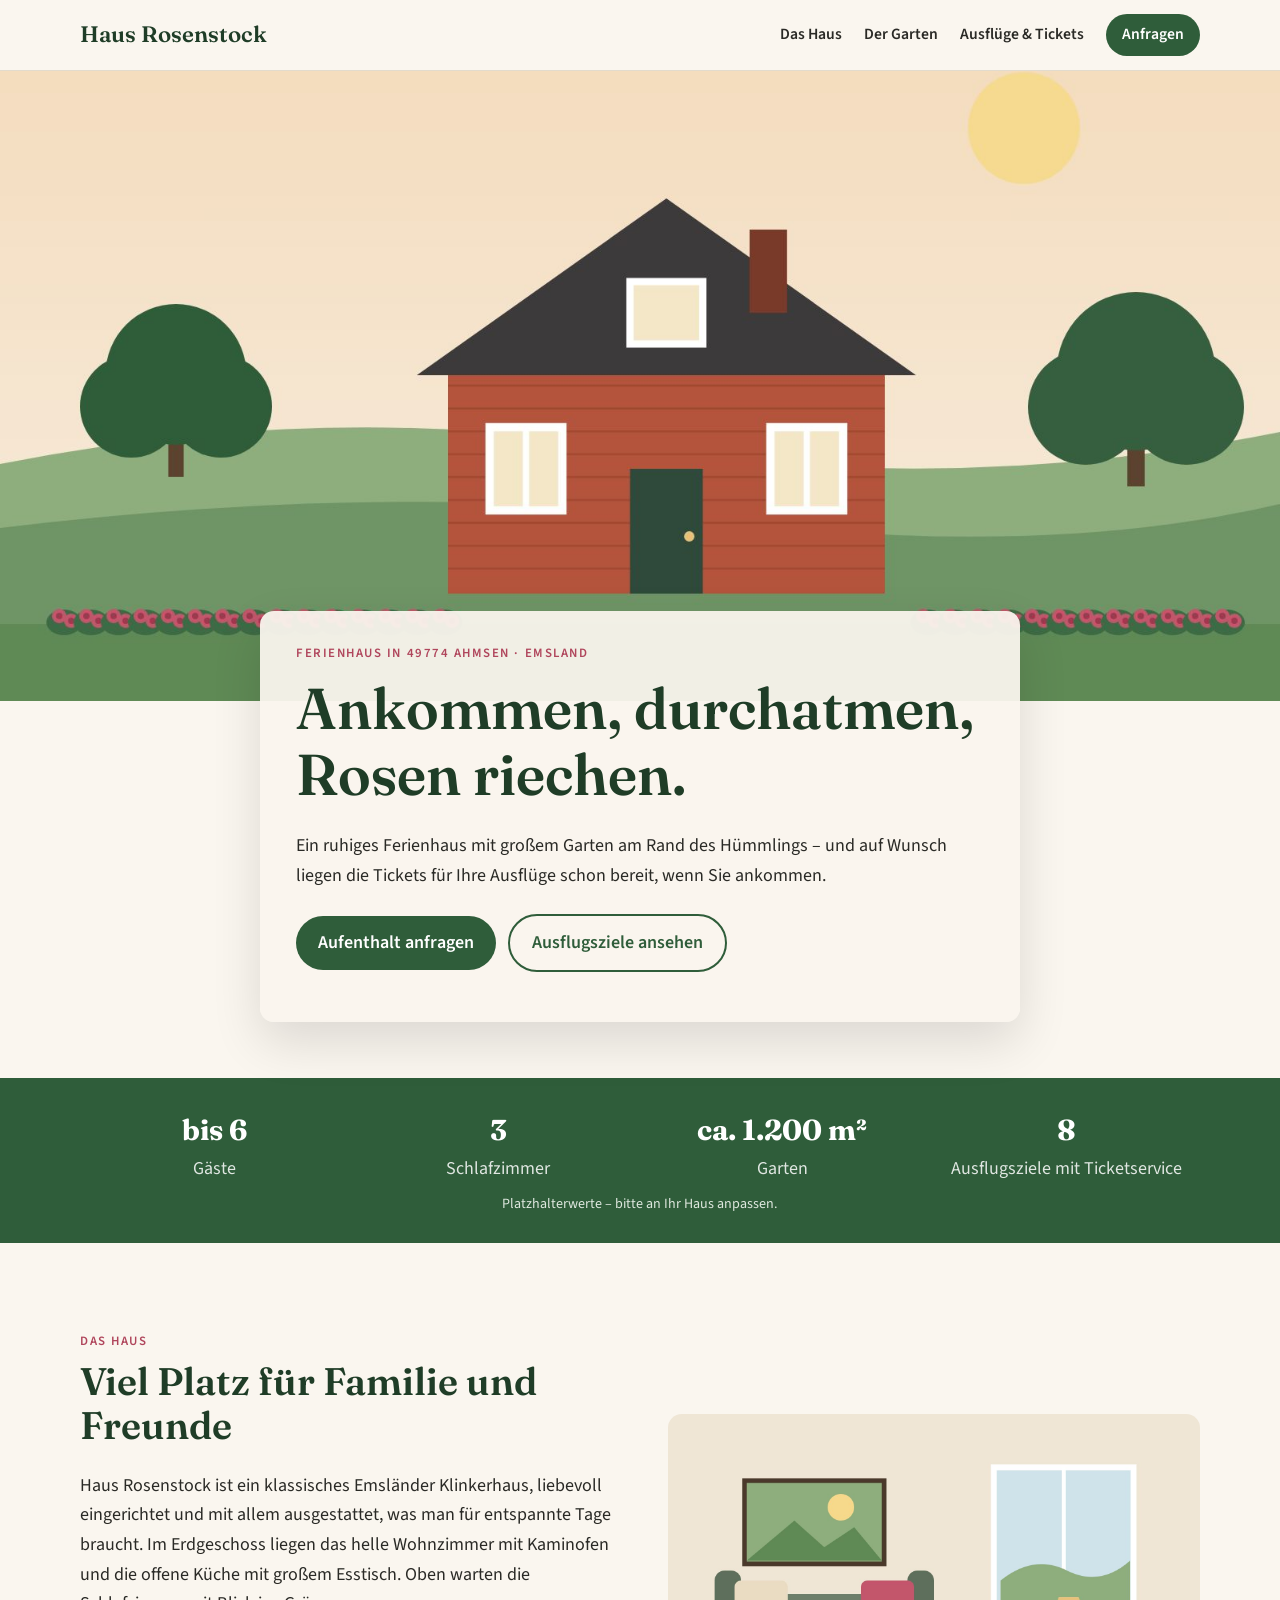
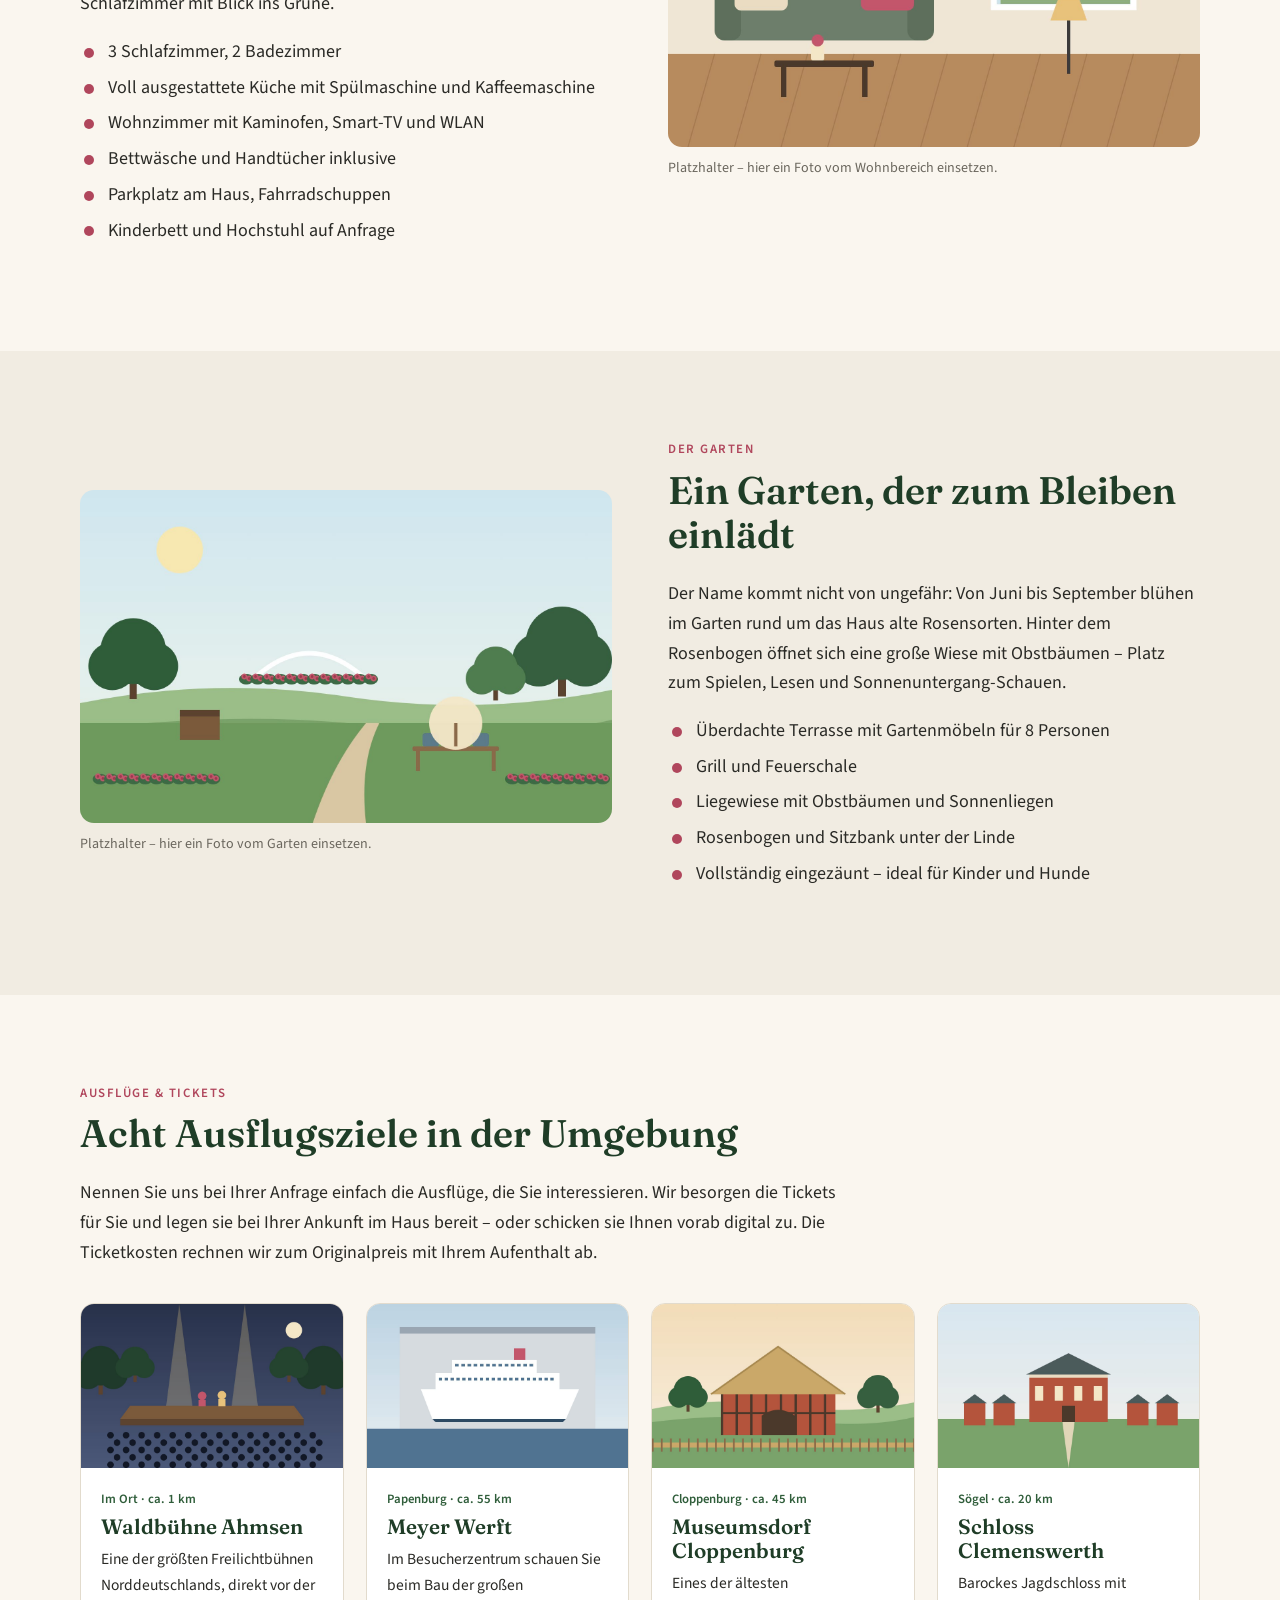
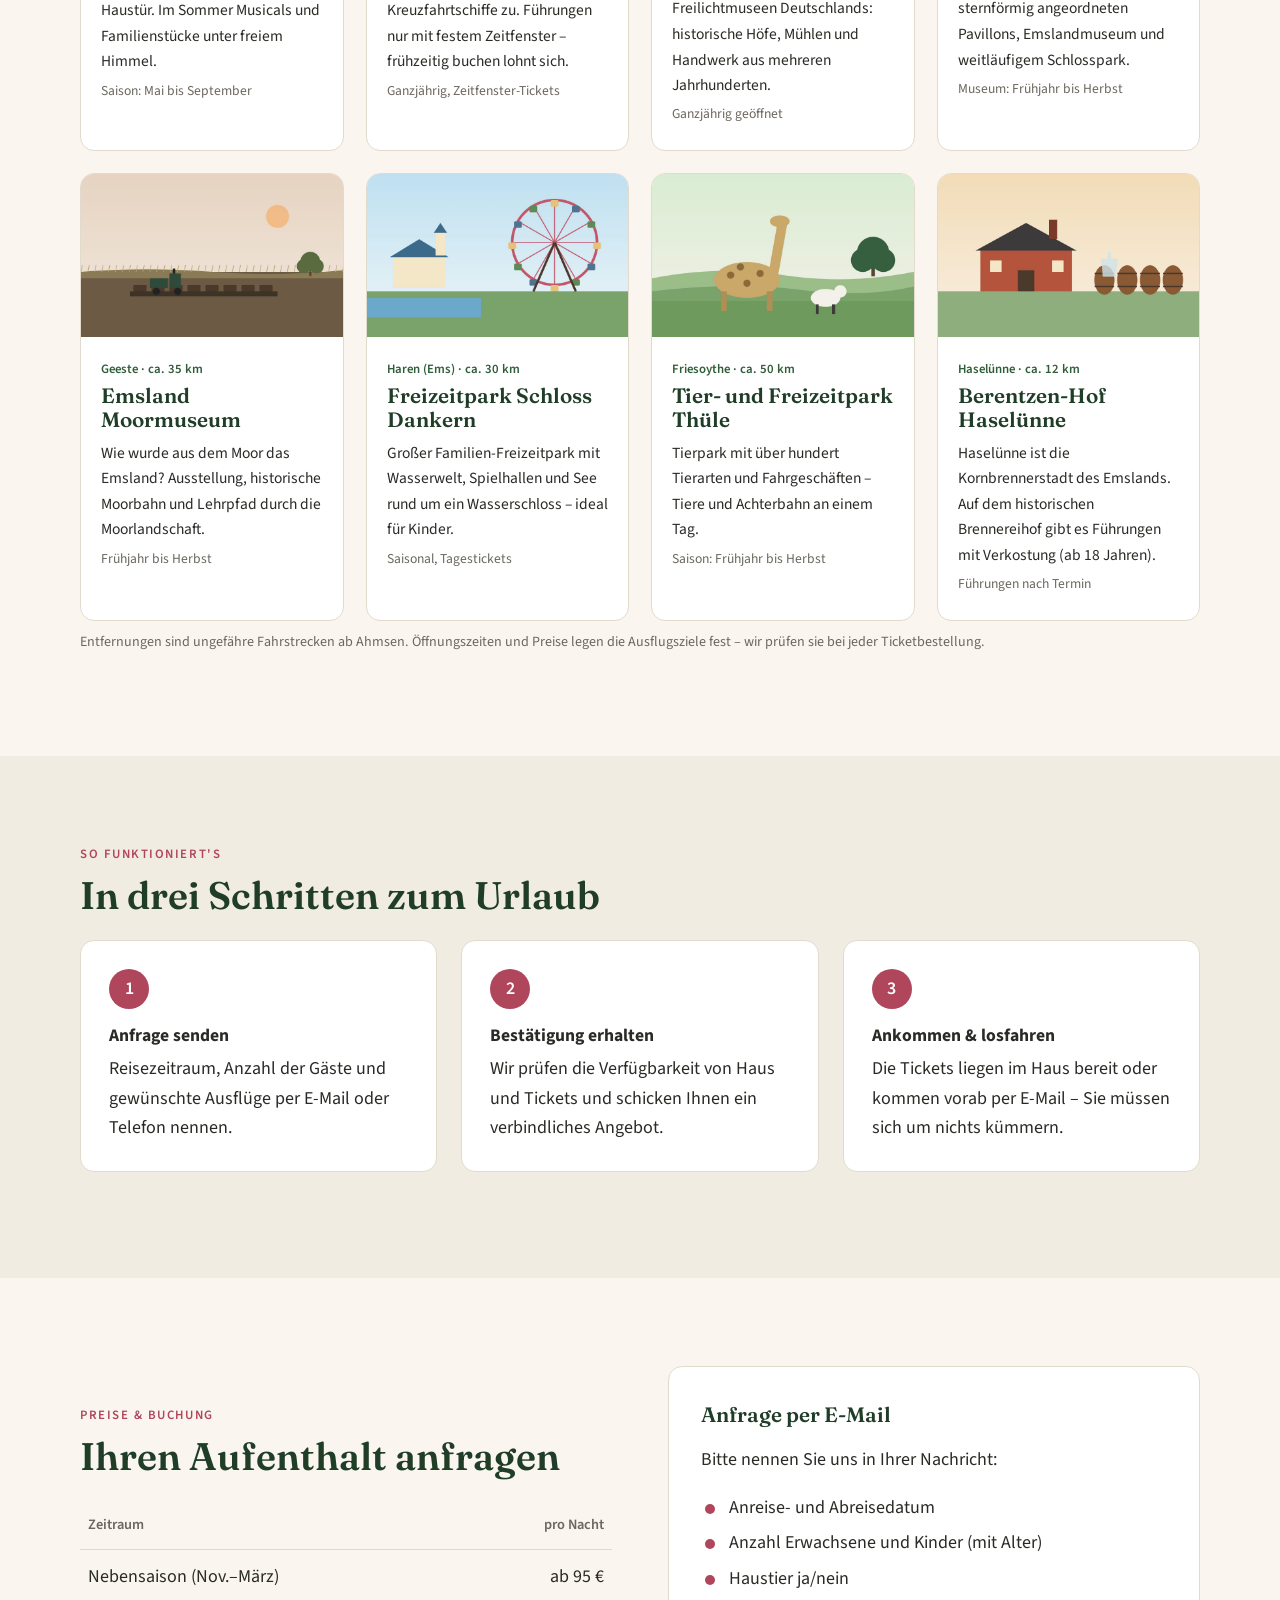
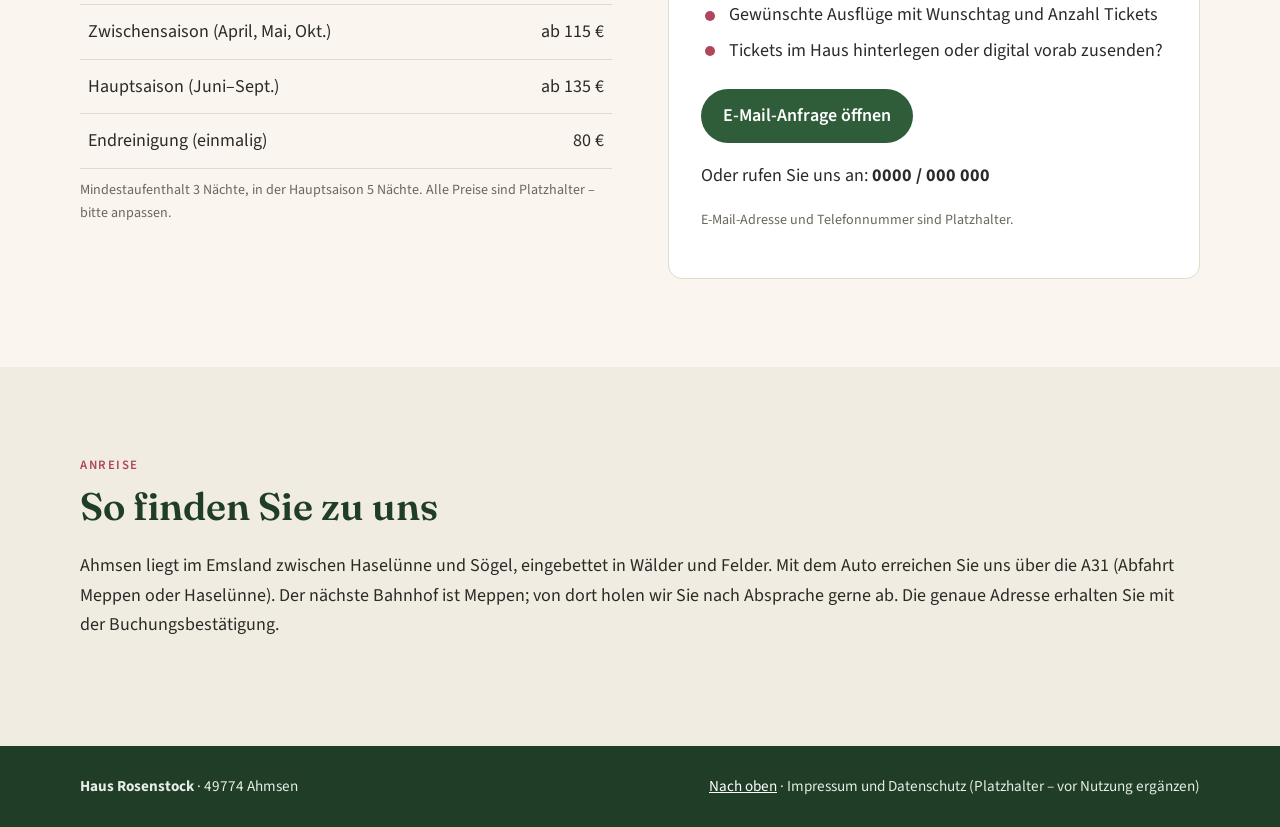
==== haus-rosenstock/index.html @ 0eb44530 "Ferienhaus-Webseite Haus Rosenstock (statisch, für WordPress-Import) Co-Authored-By: Claude Opus 5.5" ====
<!DOCTYPE html>
<html lang="de">
<head>
<meta charset="utf-8">
<meta name="viewport" content="width=device-width, initial-scale=1">
<meta name="robots" content="noindex, nofollow, noarchive, nosnippet, noimageindex">
<meta name="googlebot" content="noindex, nofollow">
<title>Haus Rosenstock – Ferienhaus in Ahmsen</title>
<meta name="description" content="Ferienhaus mit Rosengarten in Ahmsen im Emsland.">
<link rel="preconnect" href="https://fonts.googleapis.com">
<link href="https://fonts.googleapis.com/css2?family=Fraunces:opsz,wght@9..144,500;9..144,600&family=Source+Sans+3:wght@400;600&display=swap" rel="stylesheet">
<link rel="stylesheet" href="style.css">
</head>
<body>

<header class="site-header">
  <div class="wrap header-inner">
    <a class="brand" href="#start">Haus Rosenstock</a>
    <nav class="nav">
      <a href="#haus">Das Haus</a>
      <a href="#garten">Der Garten</a>
      <a href="#ausfluege">Ausflüge &amp; Tickets</a>
      <a href="#buchen" class="nav-cta">Anfragen</a>
    </nav>
  </div>
</header>

<main>

<section id="start" class="hero">
  <img src="images/hero.jpg" alt="Haus Rosenstock mit Rosenbeeten (Platzhalter-Illustration)">
  <div class="hero-text">
    <p class="eyebrow">Ferienhaus in 49774 Ahmsen · Emsland</p>
    <h1>Ankommen, durchatmen, Rosen riechen.</h1>
    <p>Ein ruhiges Ferienhaus mit großem Garten am Rand des Hümmlings – und auf Wunsch liegen die Tickets für Ihre Ausflüge schon bereit, wenn Sie ankommen.</p>
    <p><a class="button" href="#buchen">Aufenthalt anfragen</a> <a class="button button-ghost" href="#ausfluege">Ausflugsziele ansehen</a></p>
  </div>
</section>

<section class="facts">
  <div class="wrap facts-grid">
    <div><strong>bis 6</strong><span>Gäste</span></div>
    <div><strong>3</strong><span>Schlafzimmer</span></div>
    <div><strong>ca. 1.200 m²</strong><span>Garten</span></div>
    <div><strong>8</strong><span>Ausflugsziele mit Ticketservice</span></div>
  </div>
  <p class="wrap note">Platzhalterwerte – bitte an Ihr Haus anpassen.</p>
</section>

<section id="haus" class="section">
  <div class="wrap split">
    <div>
      <p class="eyebrow">Das Haus</p>
      <h2>Viel Platz für Familie und Freunde</h2>
      <p>Haus Rosenstock ist ein klassisches Emsländer Klinkerhaus, liebevoll eingerichtet und mit allem ausgestattet, was man für entspannte Tage braucht. Im Erdgeschoss liegen das helle Wohnzimmer mit Kaminofen und die offene Küche mit großem Esstisch. Oben warten die Schlafzimmer mit Blick ins Grüne.</p>
      <ul class="checks">
        <li>3 Schlafzimmer, 2 Badezimmer</li>
        <li>Voll ausgestattete Küche mit Spülmaschine und Kaffeemaschine</li>
        <li>Wohnzimmer mit Kaminofen, Smart-TV und WLAN</li>
        <li>Bettwäsche und Handtücher inklusive</li>
        <li>Parkplatz am Haus, Fahrradschuppen</li>
        <li>Kinderbett und Hochstuhl auf Anfrage</li>
      </ul>
    </div>
    <figure>
      <img src="images/haus.jpg" alt="Wohnzimmer im Haus Rosenstock (Platzhalter-Illustration)">
      <figcaption>Platzhalter – hier ein Foto vom Wohnbereich einsetzen.</figcaption>
    </figure>
  </div>
</section>

<section id="garten" class="section section-tint">
  <div class="wrap split split-reverse">
    <figure>
      <img src="images/garten.jpg" alt="Garten mit Rosenbogen und Sitzplatz (Platzhalter-Illustration)">
      <figcaption>Platzhalter – hier ein Foto vom Garten einsetzen.</figcaption>
    </figure>
    <div>
      <p class="eyebrow">Der Garten</p>
      <h2>Ein Garten, der zum Bleiben einlädt</h2>
      <p>Der Name kommt nicht von ungefähr: Von Juni bis September blühen im Garten rund um das Haus alte Rosensorten. Hinter dem Rosenbogen öffnet sich eine große Wiese mit Obstbäumen – Platz zum Spielen, Lesen und Sonnenuntergang-Schauen.</p>
      <ul class="checks">
        <li>Überdachte Terrasse mit Gartenmöbeln für 8 Personen</li>
        <li>Grill und Feuerschale</li>
        <li>Liegewiese mit Obstbäumen und Sonnenliegen</li>
        <li>Rosenbogen und Sitzbank unter der Linde</li>
        <li>Vollständig eingezäunt – ideal für Kinder und Hunde</li>
      </ul>
    </div>
  </div>
</section>

<section id="ausfluege" class="section">
  <div class="wrap">
    <p class="eyebrow">Ausflüge &amp; Tickets</p>
    <h2>Acht Ausflugsziele in der Umgebung</h2>
    <p class="lead">Nennen Sie uns bei Ihrer Anfrage einfach die Ausflüge, die Sie interessieren. Wir besorgen die Tickets für Sie und legen sie bei Ihrer Ankunft im Haus bereit – oder schicken sie Ihnen vorab digital zu. Die Ticketkosten rechnen wir zum Originalpreis mit Ihrem Aufenthalt ab.</p>

    <div class="cards">
      <article class="card">
        <img src="images/waldbuehne.jpg" alt="Freilichtbühne im Wald (Illustration)">
        <div class="card-body">
          <p class="tag">Im Ort · ca. 1 km</p>
          <h3>Waldbühne Ahmsen</h3>
          <p>Eine der größten Freilichtbühnen Norddeutschlands, direkt vor der Haustür. Im Sommer Musicals und Familienstücke unter freiem Himmel.</p>
          <p class="season">Saison: Mai bis September</p>
        </div>
      </article>
      <article class="card">
        <img src="images/werft.jpg" alt="Kreuzfahrtschiff in der Werfthalle (Illustration)">
        <div class="card-body">
          <p class="tag">Papenburg · ca. 55 km</p>
          <h3>Meyer Werft</h3>
          <p>Im Besucherzentrum schauen Sie beim Bau der großen Kreuzfahrtschiffe zu. Führungen nur mit festem Zeitfenster – frühzeitig buchen lohnt sich.</p>
          <p class="season">Ganzjährig, Zeitfenster-Tickets</p>
        </div>
      </article>
      <article class="card">
        <img src="images/museumsdorf.jpg" alt="Historisches Bauernhaus (Illustration)">
        <div class="card-body">
          <p class="tag">Cloppenburg · ca. 45 km</p>
          <h3>Museumsdorf Cloppenburg</h3>
          <p>Eines der ältesten Freilichtmuseen Deutschlands: historische Höfe, Mühlen und Handwerk aus mehreren Jahrhunderten.</p>
          <p class="season">Ganzjährig geöffnet</p>
        </div>
      </article>
      <article class="card">
        <img src="images/clemenswerth.jpg" alt="Jagdschloss mit Pavillons (Illustration)">
        <div class="card-body">
          <p class="tag">Sögel · ca. 20 km</p>
          <h3>Schloss Clemenswerth</h3>
          <p>Barockes Jagdschloss mit sternförmig angeordneten Pavillons, Emslandmuseum und weitläufigem Schlosspark.</p>
          <p class="season">Museum: Frühjahr bis Herbst</p>
        </div>
      </article>
      <article class="card">
        <img src="images/moor.jpg" alt="Moorlandschaft mit Feldbahn (Illustration)">
        <div class="card-body">
          <p class="tag">Geeste · ca. 35 km</p>
          <h3>Emsland Moormuseum</h3>
          <p>Wie wurde aus dem Moor das Emsland? Ausstellung, historische Moorbahn und Lehrpfad durch die Moorlandschaft.</p>
          <p class="season">Frühjahr bis Herbst</p>
        </div>
      </article>
      <article class="card">
        <img src="images/dankern.jpg" alt="Riesenrad und Schloss am See (Illustration)">
        <div class="card-body">
          <p class="tag">Haren (Ems) · ca. 30 km</p>
          <h3>Freizeitpark Schloss Dankern</h3>
          <p>Großer Familien-Freizeitpark mit Wasserwelt, Spielhallen und See rund um ein Wasserschloss – ideal für Kinder.</p>
          <p class="season">Saisonal, Tagestickets</p>
        </div>
      </article>
      <article class="card">
        <img src="images/thuele.jpg" alt="Giraffe und Tiere im Park (Illustration)">
        <div class="card-body">
          <p class="tag">Friesoythe · ca. 50 km</p>
          <h3>Tier- und Freizeitpark Thüle</h3>
          <p>Tierpark mit über hundert Tierarten und Fahrgeschäften – Tiere und Achterbahn an einem Tag.</p>
          <p class="season">Saison: Frühjahr bis Herbst</p>
        </div>
      </article>
      <article class="card">
        <img src="images/berentzen.jpg" alt="Brennereihof mit Fässern (Illustration)">
        <div class="card-body">
          <p class="tag">Haselünne · ca. 12 km</p>
          <h3>Berentzen-Hof Haselünne</h3>
          <p>Haselünne ist die Kornbrennerstadt des Emslands. Auf dem historischen Brennereihof gibt es Führungen mit Verkostung (ab 18 Jahren).</p>
          <p class="season">Führungen nach Termin</p>
        </div>
      </article>
    </div>
    <p class="note">Entfernungen sind ungefähre Fahrstrecken ab Ahmsen. Öffnungszeiten und Preise legen die Ausflugsziele fest – wir prüfen sie bei jeder Ticketbestellung.</p>
  </div>
</section>

<section class="section section-tint">
  <div class="wrap">
    <p class="eyebrow">So funktioniert's</p>
    <h2>In drei Schritten zum Urlaub</h2>
    <ol class="steps">
      <li><strong>Anfrage senden</strong><span>Reisezeitraum, Anzahl der Gäste und gewünschte Ausflüge per E-Mail oder Telefon nennen.</span></li>
      <li><strong>Bestätigung erhalten</strong><span>Wir prüfen die Verfügbarkeit von Haus und Tickets und schicken Ihnen ein verbindliches Angebot.</span></li>
      <li><strong>Ankommen &amp; losfahren</strong><span>Die Tickets liegen im Haus bereit oder kommen vorab per E-Mail – Sie müssen sich um nichts kümmern.</span></li>
    </ol>
  </div>
</section>

<section id="buchen" class="section">
  <div class="wrap split">
    <div>
      <p class="eyebrow">Preise &amp; Buchung</p>
      <h2>Ihren Aufenthalt anfragen</h2>
      <table class="prices">
        <tr><th>Zeitraum</th><th>pro Nacht</th></tr>
        <tr><td>Nebensaison (Nov.–März)</td><td>ab 95 €</td></tr>
        <tr><td>Zwischensaison (April, Mai, Okt.)</td><td>ab 115 €</td></tr>
        <tr><td>Hauptsaison (Juni–Sept.)</td><td>ab 135 €</td></tr>
        <tr><td>Endreinigung (einmalig)</td><td>80 €</td></tr>
      </table>
      <p class="note">Mindestaufenthalt 3 Nächte, in der Hauptsaison 5 Nächte. Alle Preise sind Platzhalter – bitte anpassen.</p>
    </div>
    <div class="booking-box">
      <h3>Anfrage per E-Mail</h3>
      <p>Bitte nennen Sie uns in Ihrer Nachricht:</p>
      <ul class="checks">
        <li>Anreise- und Abreisedatum</li>
        <li>Anzahl Erwachsene und Kinder (mit Alter)</li>
        <li>Haustier ja/nein</li>
        <li>Gewünschte Ausflüge mit Wunschtag und Anzahl Tickets</li>
        <li>Tickets im Haus hinterlegen oder digital vorab zusenden?</li>
      </ul>
      <p><a class="button" href="mailto:anfrage@example.com?subject=Anfrage%20Haus%20Rosenstock&amp;body=Anreise%3A%20%0AAbreise%3A%20%0AErwachsene%3A%20%0AKinder%20(Alter)%3A%20%0AHaustier%3A%20%0A%0AGew%C3%BCnschte%20Ausfl%C3%BCge%20(Ziel%2C%20Tag%2C%20Anzahl%20Tickets)%3A%20%0A%0ATickets%3A%20im%20Haus%20hinterlegen%20%2F%20digital%20zusenden%0A%0AName%3A%20%0ATelefon%3A%20">E-Mail-Anfrage öffnen</a></p>
      <p>Oder rufen Sie uns an: <strong>0000 / 000 000</strong></p>
      <p class="note">E-Mail-Adresse und Telefonnummer sind Platzhalter.</p>
    </div>
  </div>
</section>

<section class="section section-tint">
  <div class="wrap">
    <p class="eyebrow">Anreise</p>
    <h2>So finden Sie zu uns</h2>
    <p>Ahmsen liegt im Emsland zwischen Haselünne und Sögel, eingebettet in Wälder und Felder. Mit dem Auto erreichen Sie uns über die A31 (Abfahrt Meppen oder Haselünne). Der nächste Bahnhof ist Meppen; von dort holen wir Sie nach Absprache gerne ab. Die genaue Adresse erhalten Sie mit der Buchungsbestätigung.</p>
  </div>
</section>

</main>

<footer class="site-footer">
  <div class="wrap footer-inner">
    <p><strong>Haus Rosenstock</strong> · 49774 Ahmsen</p>
    <p><a href="#start">Nach oben</a> · Impressum und Datenschutz (Platzhalter – vor Nutzung ergänzen)</p>
  </div>
</footer>

</body>
</html>
---- haus-rosenstock/style.css ----
:root {
  --green: #2f5d3a;
  --green-dark: #1f3d27;
  --rose: #b0465c;
  --cream: #faf6ef;
  --tint: #f1ece2;
  --ink: #2a2a26;
  --muted: #6b675e;
  --line: #e2dbcd;
}
* { box-sizing: border-box; }
html { scroll-behavior: smooth; }
body {
  margin: 0;
  background: var(--cream);
  color: var(--ink);
  font: 400 18px/1.65 "Source Sans 3", system-ui, sans-serif;
}
h1, h2, h3, .brand {
  font-family: "Fraunces", Georgia, serif;
  font-weight: 600;
  line-height: 1.15;
  color: var(--green-dark);
}
h1 { font-size: clamp(2.2rem, 5vw, 3.6rem); margin: .2em 0 .4em; }
h2 { font-size: clamp(1.7rem, 3.4vw, 2.4rem); margin: .2em 0 .6em; }
h3 { font-size: 1.3rem; margin: .2em 0 .4em; }
img { max-width: 100%; display: block; }
a { color: var(--rose); }
.wrap { width: min(1120px, 100% - 32px); margin-inline: auto; }

.site-header {
  position: sticky; top: 0; z-index: 10;
  background: rgba(250, 246, 239, .95);
  border-bottom: 1px solid var(--line);
}
.header-inner { display: flex; align-items: center; justify-content: space-between; gap: 16px; padding: 14px 0; flex-wrap: wrap; }
.brand { font-size: 1.4rem; text-decoration: none; }
.nav { display: flex; gap: 22px; flex-wrap: wrap; align-items: center; }
.nav a { color: var(--ink); text-decoration: none; font-weight: 600; font-size: .98rem; }
.nav a:hover { color: var(--rose); }
.nav .nav-cta { background: var(--green); color: #fff; padding: 8px 16px; border-radius: 999px; }

.hero { position: relative; padding-bottom: 56px; }
.hero img { width: 100%; height: min(70vh, 640px); object-fit: cover; object-position: center 70%; }
.hero-text {
  position: relative; margin: -90px auto 0;
  width: min(760px, 100% - 32px);
  background: rgba(250, 246, 239, .94);
  padding: 32px 36px; border-radius: 14px;
  box-shadow: 0 20px 50px rgba(0, 0, 0, .12);
}
.eyebrow { text-transform: uppercase; letter-spacing: .12em; font-size: .8rem; font-weight: 600; color: var(--rose); margin: 0; }
.button {
  display: inline-block; background: var(--green); color: #fff; text-decoration: none;
  font-weight: 600; padding: 12px 22px; border-radius: 999px; margin: 6px 8px 0 0;
}
.button:hover { background: var(--green-dark); }
.button-ghost { background: transparent; color: var(--green); border: 2px solid var(--green); }
.button-ghost:hover { background: var(--green); color: #fff; }

.facts { background: var(--green); color: #fff; padding: 28px 0 12px; }
.facts-grid { display: grid; grid-template-columns: repeat(4, 1fr); gap: 16px; text-align: center; }
.facts strong { display: block; font-family: "Fraunces", serif; font-size: 1.8rem; }
.facts span { opacity: .85; }
.facts .note { color: #dfe8df; text-align: center; }

.section { padding: 88px 0; }
.section-tint { background: var(--tint); }
.split { display: grid; grid-template-columns: 1fr 1fr; gap: 56px; align-items: center; }
figure { margin: 0; }
figure img { border-radius: 14px; }
figcaption, .note { font-size: .88rem; color: var(--muted); margin-top: 10px; }
.lead { font-size: 1.12rem; max-width: 760px; }

.checks { list-style: none; padding: 0; margin: 1em 0; }
.checks li { padding-left: 28px; position: relative; margin: 6px 0; }
.checks li::before { content: ""; position: absolute; left: 4px; top: .6em; width: 10px; height: 10px; border-radius: 50%; background: var(--rose); }

.cards { display: grid; grid-template-columns: repeat(4, 1fr); gap: 22px; margin-top: 36px; }
.card { background: #fff; border: 1px solid var(--line); border-radius: 14px; overflow: hidden; display: flex; flex-direction: column; }
.card img { aspect-ratio: 16 / 10; object-fit: cover; width: 100%; }
.card-body { padding: 18px 20px 20px; font-size: .97rem; }
.card-body p { margin: .3em 0; }
.tag { font-size: .8rem; font-weight: 600; color: var(--green); }
.season { font-size: .85rem; color: var(--muted); }

.steps { list-style: none; counter-reset: s; padding: 0; display: grid; grid-template-columns: repeat(3, 1fr); gap: 24px; }
.steps li { counter-increment: s; background: #fff; border-radius: 14px; padding: 28px; border: 1px solid var(--line); }
.steps li::before { content: counter(s); display: grid; place-items: center; width: 40px; height: 40px; border-radius: 50%; background: var(--rose); color: #fff; font-weight: 600; margin-bottom: 12px; }
.steps strong { display: block; font-size: 1.1rem; margin-bottom: 4px; }

.prices { width: 100%; border-collapse: collapse; margin-top: 12px; }
.prices th, .prices td { text-align: left; padding: 12px 8px; border-bottom: 1px solid var(--line); }
.prices th { color: var(--muted); font-weight: 600; font-size: .9rem; }
.prices td:last-child, .prices th:last-child { text-align: right; white-space: nowrap; }
.booking-box { background: #fff; border: 1px solid var(--line); border-radius: 14px; padding: 32px; }

.site-footer { background: var(--green-dark); color: #e6ede6; padding: 28px 0; font-size: .95rem; }
.site-footer a { color: #fff; }
.footer-inner { display: flex; justify-content: space-between; gap: 12px; flex-wrap: wrap; }
.footer-inner p { margin: 0; }

@media (max-width: 960px) {
  .cards { grid-template-columns: repeat(2, 1fr); }
}
@media (max-width: 760px) {
  body { font-size: 17px; }
  .split, .steps { grid-template-columns: 1fr; gap: 32px; }
  .split-reverse figure { order: 2; }
  .facts-grid { grid-template-columns: repeat(2, 1fr); }
  .hero img { height: 46vh; }
  .hero-text { margin-top: -40px; padding: 24px; }
  .nav { gap: 14px; }
  .section { padding: 60px 0; }
}
@media (max-width: 520px) {
  .cards { grid-template-columns: 1fr; }
}
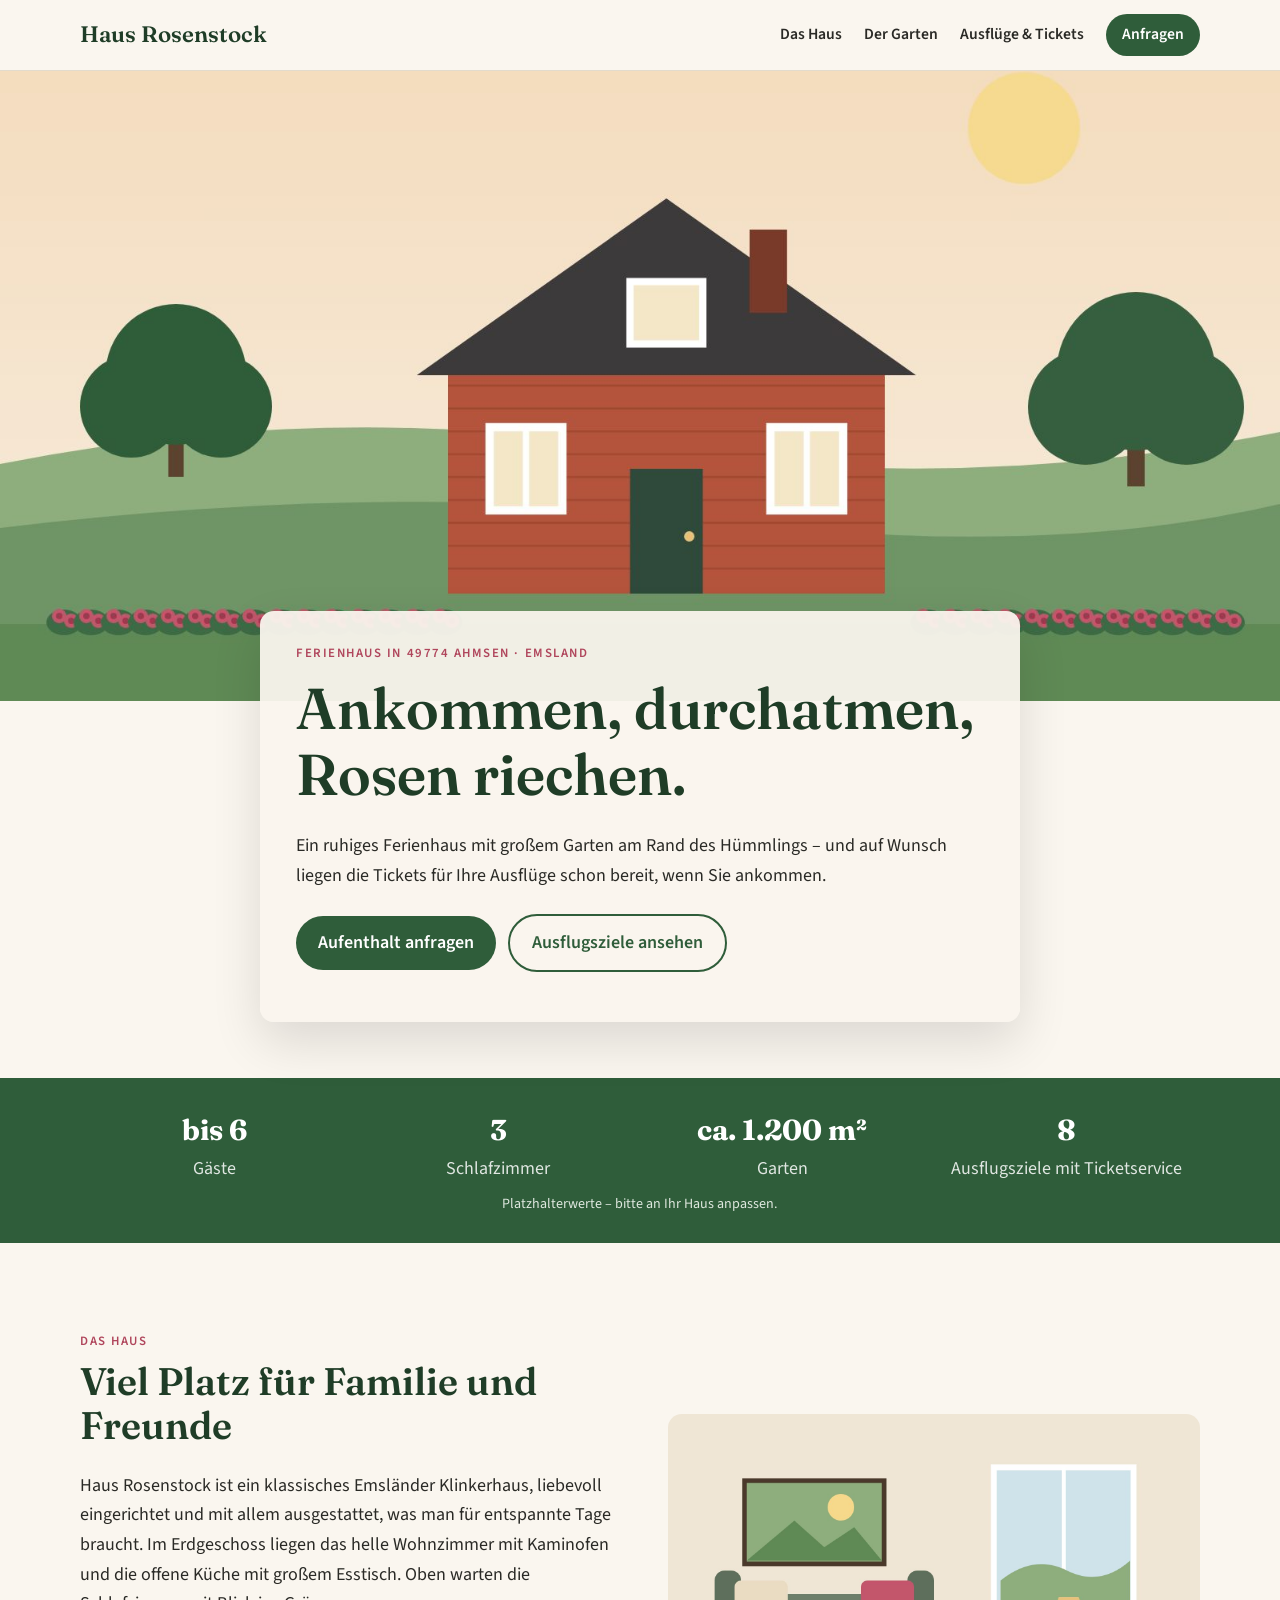
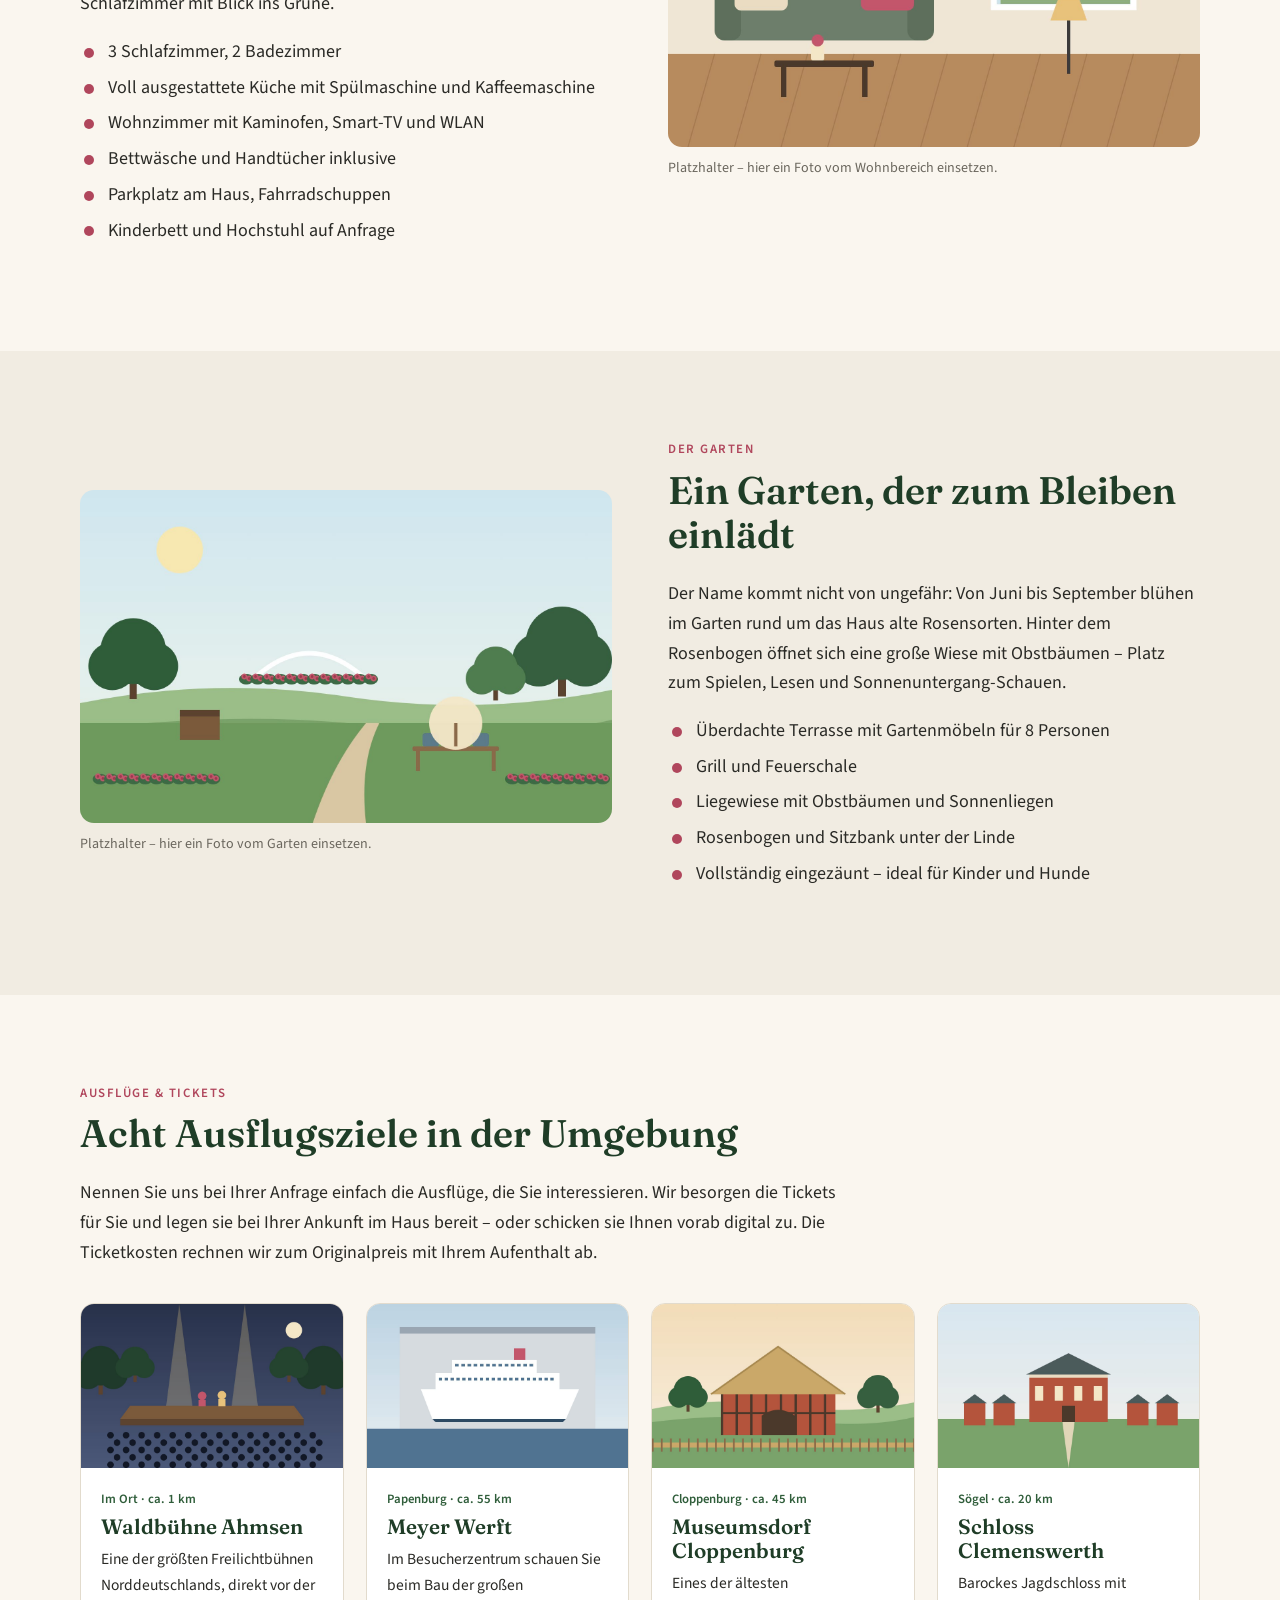
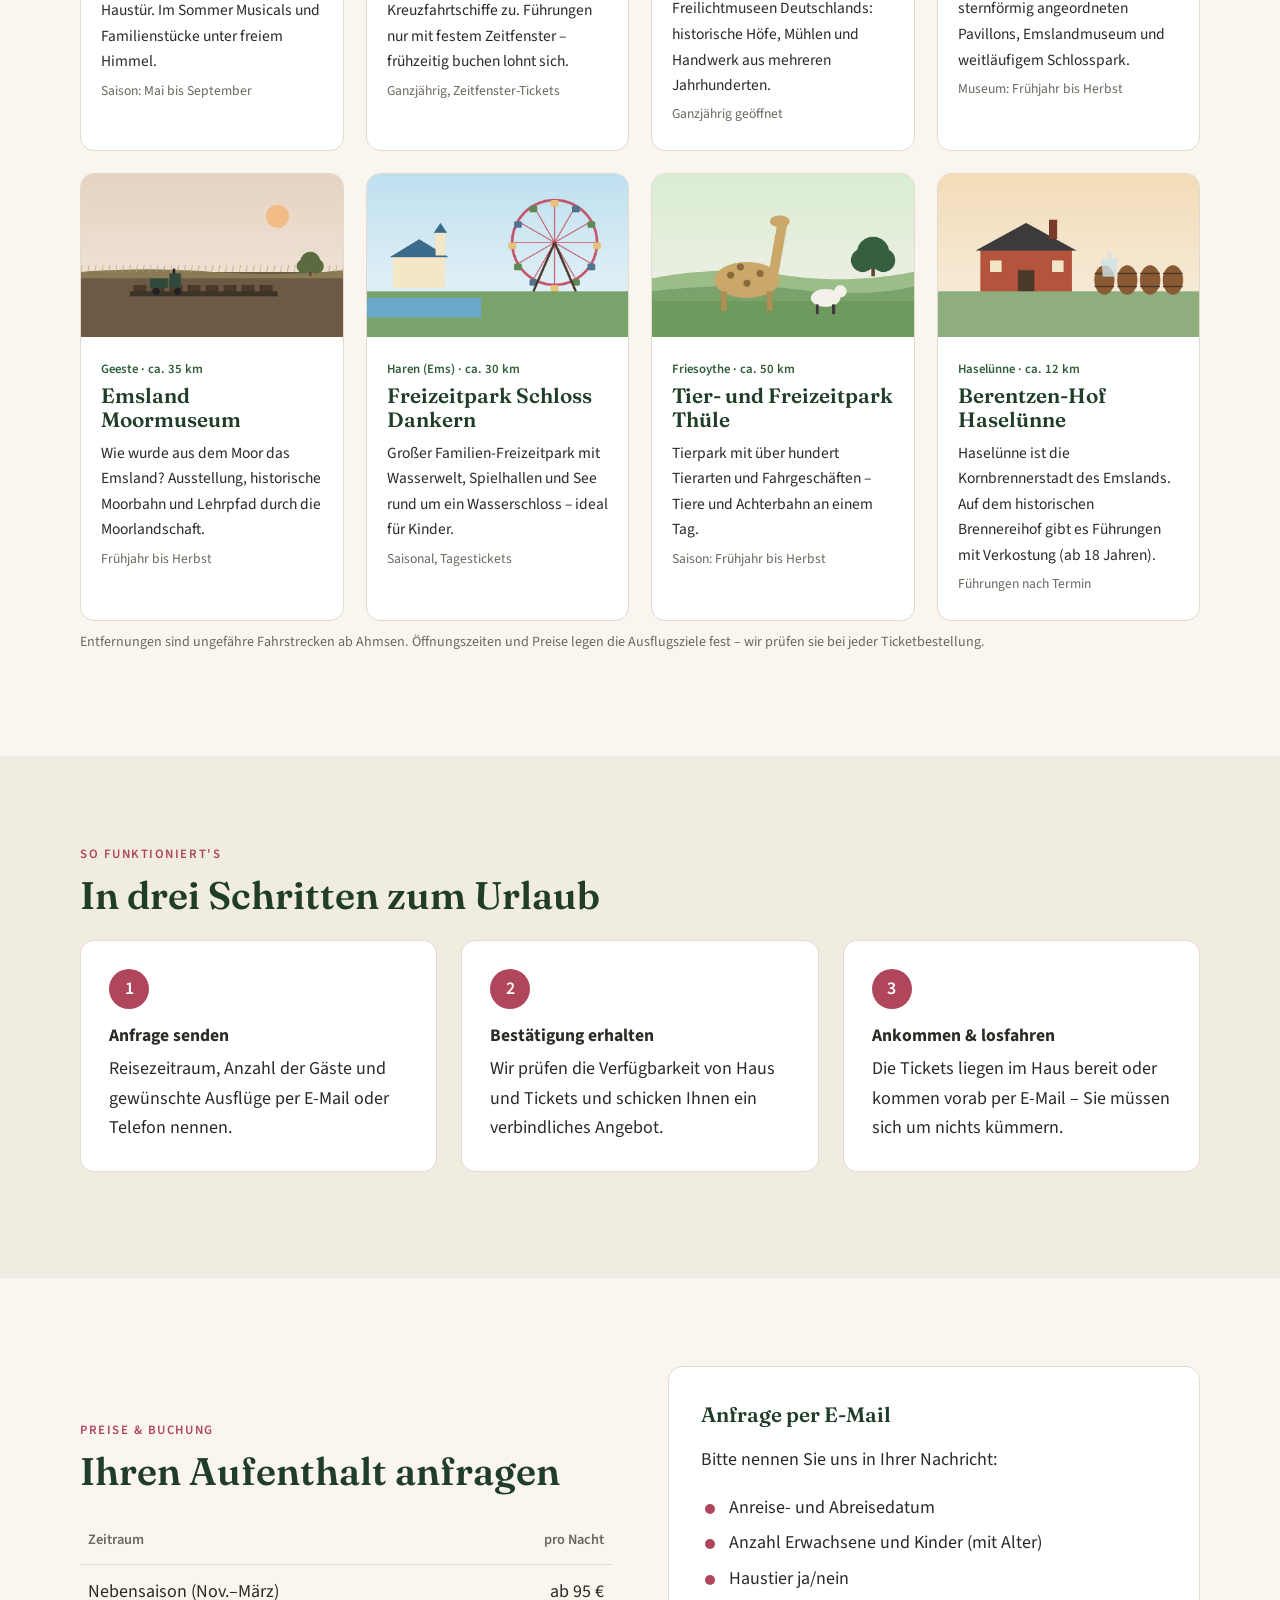
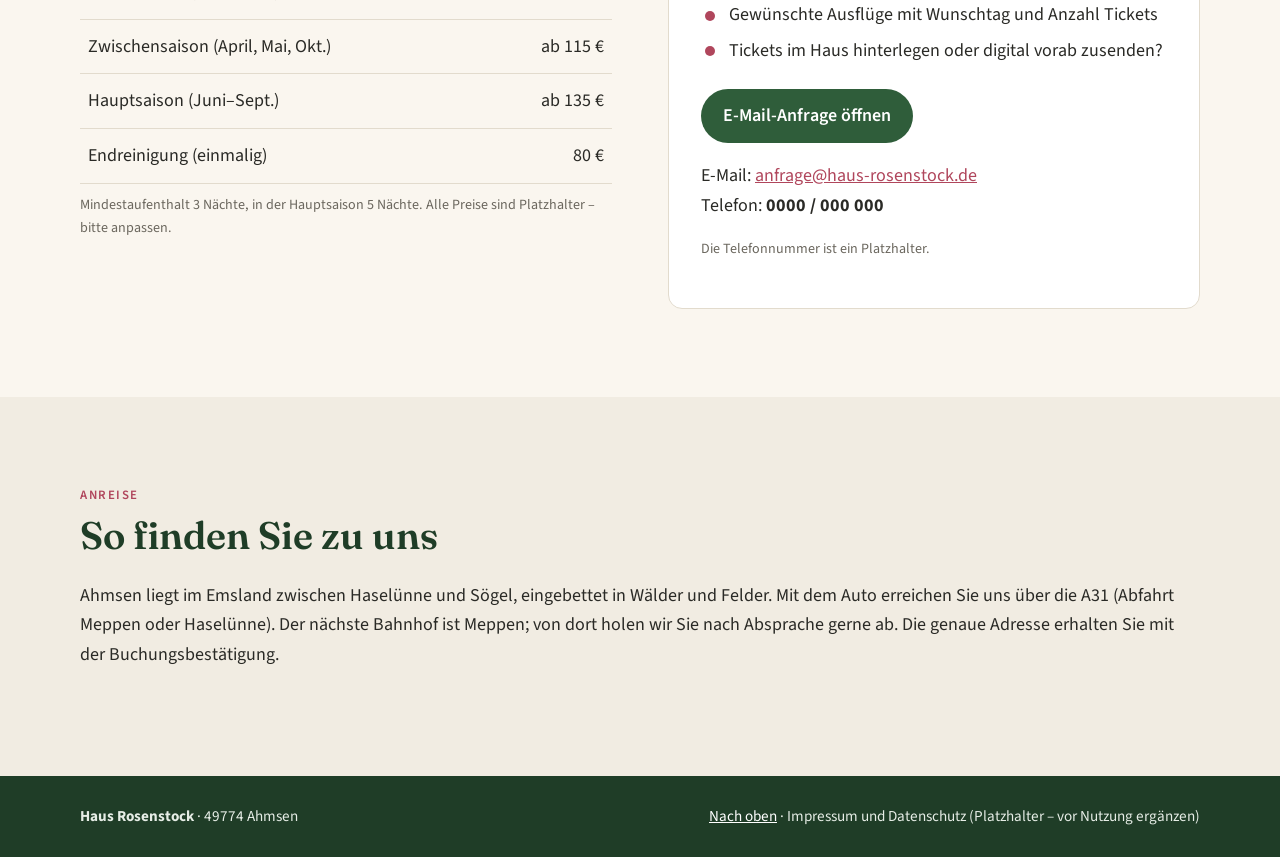
==== commit 6492a938: "Kontakt-E-Mail eintragen Co-Authored-By: Claude Opus 5.5 <noreply@anthropic.com> Claude-Session: htt" ====
--- a/haus-rosenstock/index.html
+++ b/haus-rosenstock/index.html
@@ -210,9 +210,9 @@
         <li>Gewünschte Ausflüge mit Wunschtag und Anzahl Tickets</li>
         <li>Tickets im Haus hinterlegen oder digital vorab zusenden?</li>
       </ul>
-      <p><a class="button" href="mailto:anfrage@example.com?subject=Anfrage%20Haus%20Rosenstock&amp;body=Anreise%3A%20%0AAbreise%3A%20%0AErwachsene%3A%20%0AKinder%20(Alter)%3A%20%0AHaustier%3A%20%0A%0AGew%C3%BCnschte%20Ausfl%C3%BCge%20(Ziel%2C%20Tag%2C%20Anzahl%20Tickets)%3A%20%0A%0ATickets%3A%20im%20Haus%20hinterlegen%20%2F%20digital%20zusenden%0A%0AName%3A%20%0ATelefon%3A%20">E-Mail-Anfrage öffnen</a></p>
-      <p>Oder rufen Sie uns an: <strong>0000 / 000 000</strong></p>
-      <p class="note">E-Mail-Adresse und Telefonnummer sind Platzhalter.</p>
+      <p><a class="button" href="mailto:anfrage@haus-rosenstock.de?subject=Anfrage%20Haus%20Rosenstock&amp;body=Anreise%3A%20%0AAbreise%3A%20%0AErwachsene%3A%20%0AKinder%20(Alter)%3A%20%0AHaustier%3A%20%0A%0AGew%C3%BCnschte%20Ausfl%C3%BCge%20(Ziel%2C%20Tag%2C%20Anzahl%20Tickets)%3A%20%0A%0ATickets%3A%20im%20Haus%20hinterlegen%20%2F%20digital%20zusenden%0A%0AName%3A%20%0ATelefon%3A%20">E-Mail-Anfrage öffnen</a></p>
+      <p>E-Mail: <a href="mailto:anfrage@haus-rosenstock.de">anfrage@haus-rosenstock.de</a><br>Telefon: <strong>0000 / 000 000</strong></p>
+      <p class="note">Die Telefonnummer ist ein Platzhalter.</p>
     </div>
   </div>
 </section>
